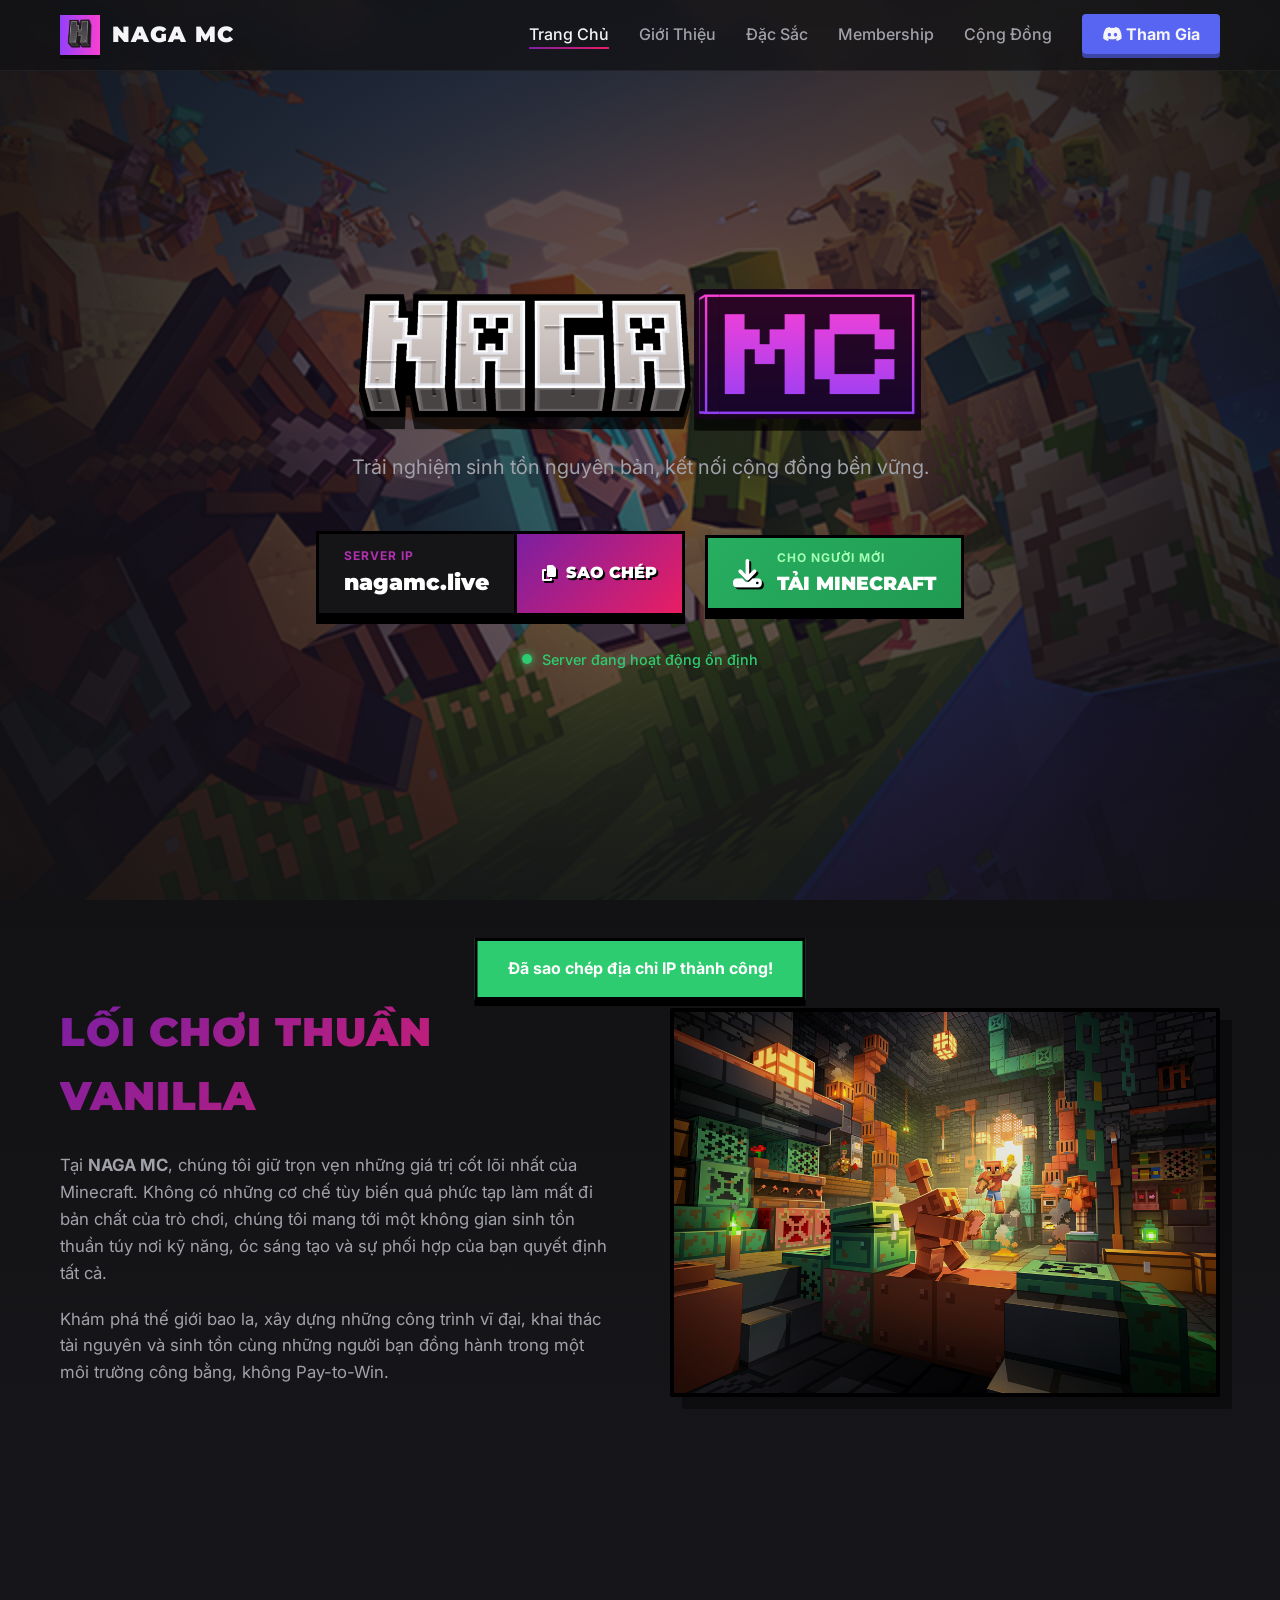
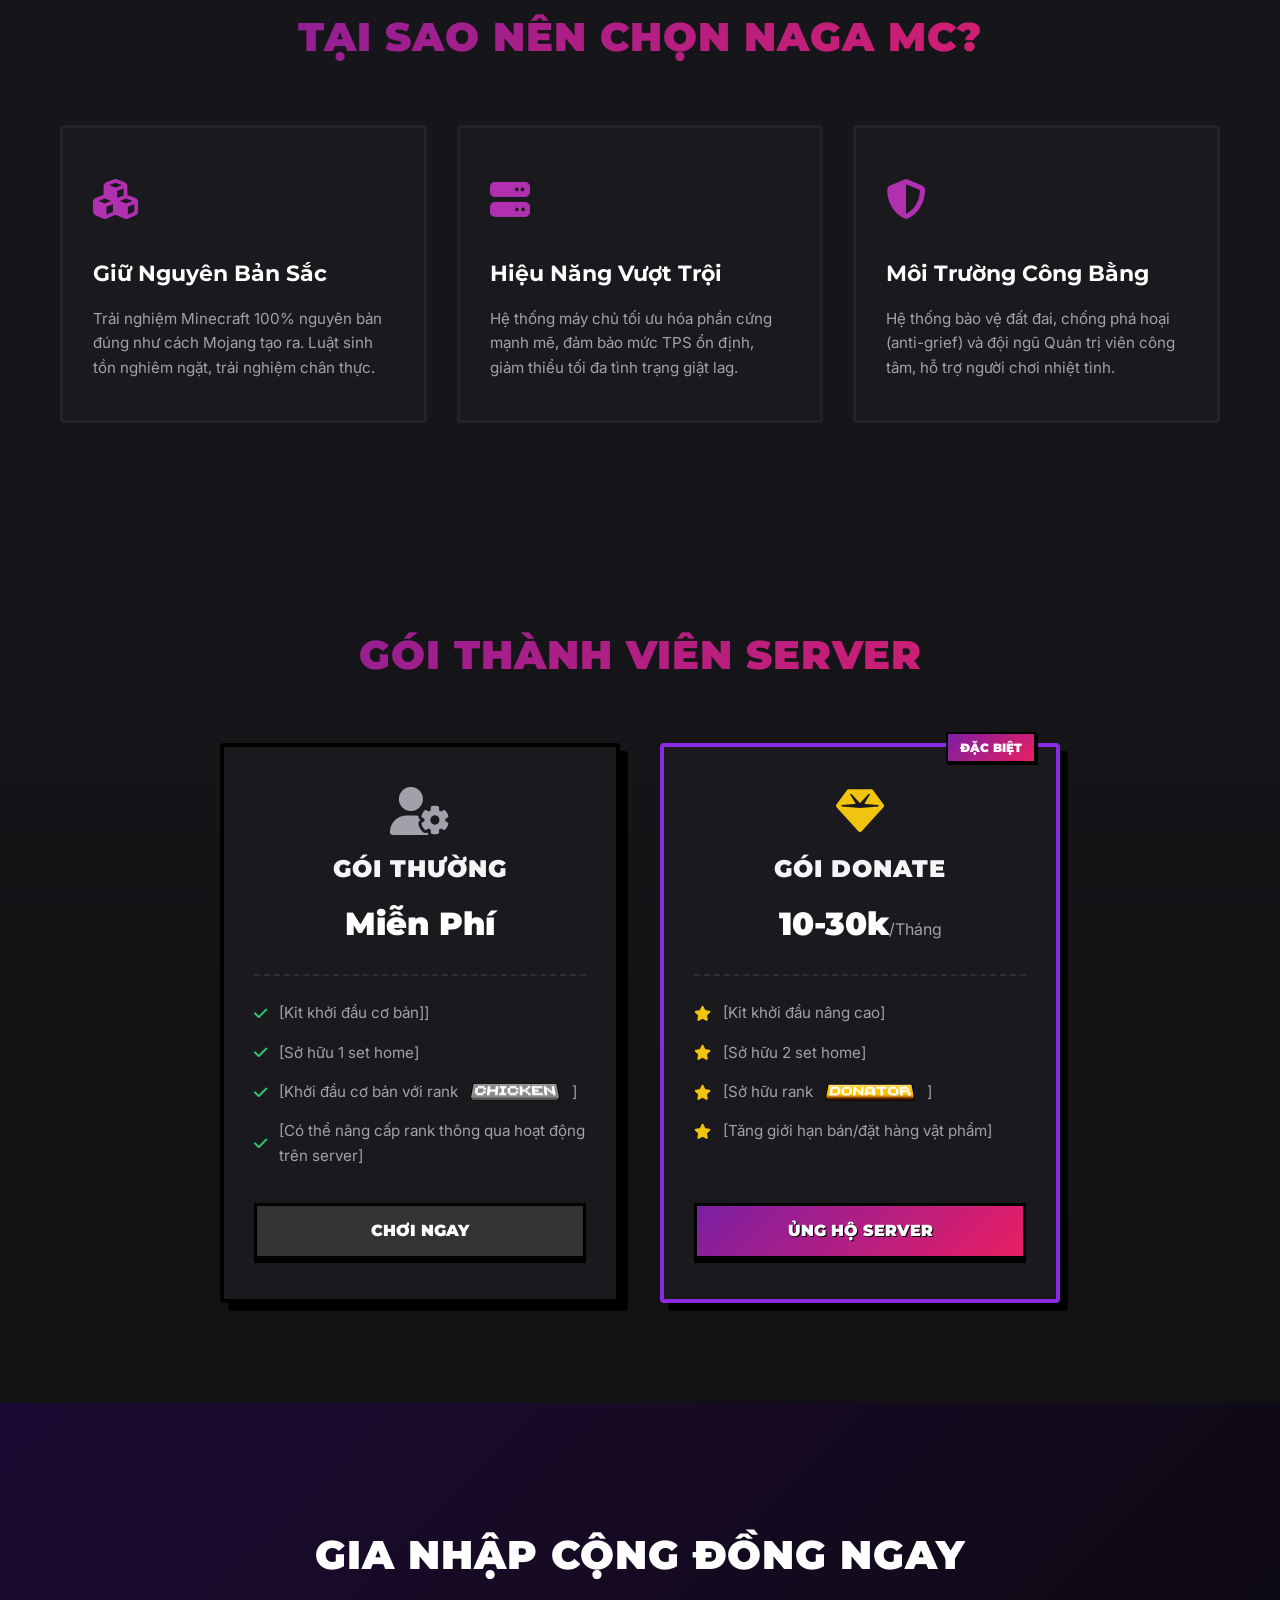
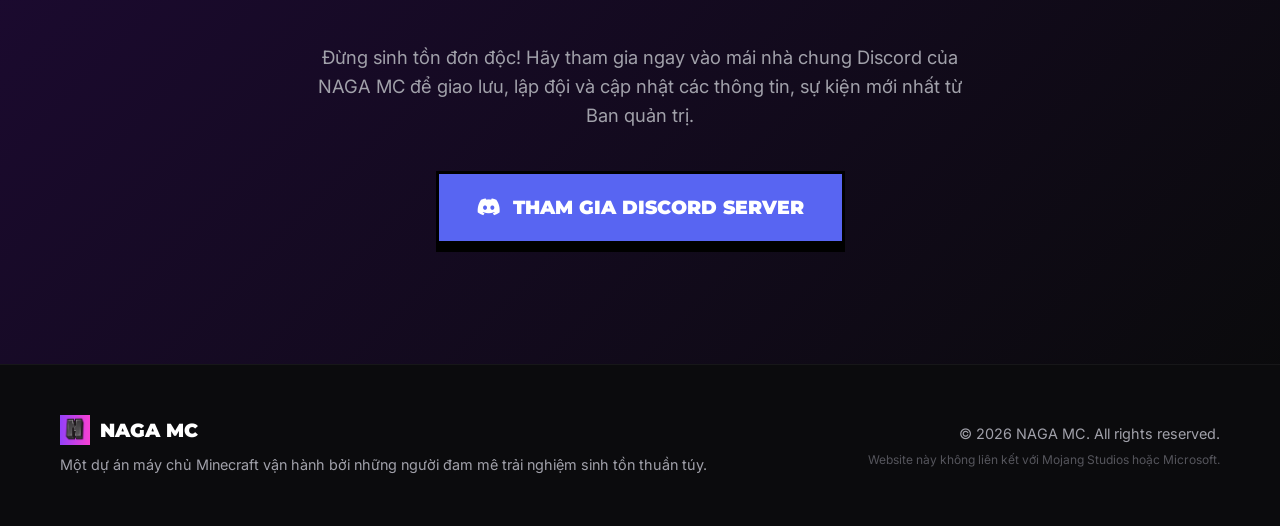
==== index.html @ 95ba54c4 "Add files via upload" ====
<!DOCTYPE html>
<html lang="vi">
<head>
    <meta charset="UTF-8">
    <meta name="viewport" content="width=device-width, initial-scale=1.0">
    <title>NAGA MC - Máy Chủ Minecraft Thuần Vanilla</title>
    <link rel="icon" type="image/png" href="NBLRB.png">
    <link rel="preconnect" href="https://fonts.googleapis.com">
    <link rel="preconnect" href="https://fonts.gstatic.com" crossorigin>
    <link href="https://fonts.googleapis.com/css2?family=Inter:wght@400;500;700;900&family=Montserrat:wght@700;900&display=swap" rel="stylesheet">
    <link rel="stylesheet" href="https://cdnjs.cloudflare.com/ajax/libs/font-awesome/6.4.0/css/all.min.css">
    <link rel="stylesheet" href="style.css">
</head>
<body>

    <div id="toast" class="toast">Đã sao chép địa chỉ IP thành công!</div>

    <nav class="navbar">
        <div class="nav-container">
            <a href="#" class="nav-logo">
                <img src="NBLRB.png" alt="NAGA MC Logo">
                <span>NAGA MC</span>
            </a>
            <button class="menu-toggle" id="mobile-menu-btn" aria-label="Toggle Menu">
                <i class="fa-solid fa-bars"></i>
            </button>
            <ul class="nav-links" id="nav-links-menu">
                <li><a href="#" class="active">Trang Chủ</a></li>
                <li><a href="#about">Giới Thiệu</a></li>
                <li><a href="#features">Đặc Sắc</a></li>
                <li><a href="#membership">Membership</a></li>
                <li><a href="#community">Cộng Đồng</a></li>
                <li><a href="https://discord.gg/6WrVqjRegJ" target="_blank" class="nav-btn-discord"><i class="fa-brands fa-discord"></i> Tham Gia</a></li>
            </ul>
        </div>
    </nav>

<header class="hero">
        <div class="hero-overlay"></div>
        <div class="hero-content">
            <div class="hero-title-wrapper">
                <img src="NAGAMC-TITLE.png" alt="NAGA MC" class="hero-main-title">
            </div>
            <p class="hero-subtitle">Trải nghiệm sinh tồn nguyên bản, kết nối cộng đồng bền vững.</p>
            
            <div class="hero-ctas">
                <div class="ip-widget" id="copy-ip-btn" data-ip="nagamc.live">
                    <div class="ip-details">
                        <span class="ip-label">SERVER IP</span>
                        <span class="ip-address">nagamc.live</span>
                    </div>
                    <div class="ip-action">
                        <i class="fa-solid fa-copy"></i>
                        <span>SAO CHÉP</span>
                    </div>
                </div>

                <a href="https://llaun.ch/en" target="_blank" class="btn-download-mc">
                    <i class="fa-solid fa-download"></i>
                    <div class="download-text">
                        <span class="download-label">CHO NGƯỜI MỚI</span>
                        <span class="download-title">TẢI MINECRAFT</span>
                    </div>
                </a>
            </div>

            <div class="server-status">
                <span class="status-indicator"></span>
                <span class="status-text">Server đang hoạt động ổn định</span>
            </div>
        </div>
    </header>

    <section id="about" class="about-section">
        <div class="container">
            <div class="about-wrapper">
                <div class="about-text">
                    <h2 class="section-title">Lối Chơi Thuần Vanilla</h2>
                    <p>Tại <strong>NAGA MC</strong>, chúng tôi giữ trọn vẹn những giá trị cốt lõi nhất của Minecraft. Không có những cơ chế tùy biến quá phức tạp làm mất đi bản chất của trò chơi, chúng tôi mang tới một không gian sinh tồn thuần túy nơi kỹ năng, óc sáng tạo và sự phối hợp của bạn quyết định tất cả.</p>
                    <p>Khám phá thế giới bao la, xây dựng những công trình vĩ đại, khai thác tài nguyên và sinh tồn cùng những người bạn đồng hành trong một môi trường công bằng, không Pay-to-Win.</p>
                </div>
                <div class="about-image">
                    <div class="mc-frame">
                        <img src="Minecraft_Fall_Drop_Campaign_Key_Art_DotNet_Downloadable_Wallpaper_2058x1440.png" alt="Minecraft Gameplay">
                    </div>
                </div>
            </div>
        </div>
    </section>

    <section id="features" class="features-section">
        <div class="container">
            <h2 class="section-title centered">Tại sao nên chọn NAGA MC?</h2>
            <div class="features-grid">
                <div class="feature-card">
                    <div class="feature-icon">
                        <i class="fa-solid fa-cubes"></i>
                    </div>
                    <h3>Giữ Nguyên Bản Sắc</h3>
                    <p>Trải nghiệm Minecraft 100% nguyên bản đúng như cách Mojang tạo ra. Luật sinh tồn nghiêm ngặt, trải nghiệm chân thực.</p>
                </div>
                <div class="feature-card">
                    <div class="feature-icon">
                        <i class="fa-solid fa-server"></i>
                    </div>
                    <h3>Hiệu Năng Vượt Trội</h3>
                    <p>Hệ thống máy chủ tối ưu hóa phần cứng mạnh mẽ, đảm bảo mức TPS ổn định, giảm thiểu tối đa tình trạng giật lag.</p>
                </div>
                <div class="feature-card">
                    <div class="feature-icon">
                        <i class="fa-solid fa-shield-halved"></i>
                    </div>
                    <h3>Môi Trường Công Bằng</h3>
                    <p>Hệ thống bảo vệ đất đai, chống phá hoại (anti-grief) và đội ngũ Quản trị viên công tâm, hỗ trợ người chơi nhiệt tình.</p>
                </div>
            </div>
        </div>
    </section>
    <section id="membership" class="membership-section">
        <div class="container">
            <h2 class="section-title centered">Gói Thành Viên Server</h2>
            <div class="membership-grid">
                
                <div class="member-card regular">
                    <div class="member-header">
                        <i class="fa-solid fa-user-gear member-icon"></i>
                        <h3>GÓI THƯỜNG</h3>
                        <div class="price">Miễn Phí</div>
                    </div>
                    <ul class="member-features">
                        <li><i class="fa-solid fa-check"></i> [Kit khởi đầu cơ bản]]</li>
                        <li><i class="fa-solid fa-check"></i> [Sở hữu 1 set home] </li>
                        <li><i class="fa-solid fa-check"></i> [Khởi đầu cơ bản với rank<img src="chicken.png" alt="Rank" class="rank-icon">]</li>
                        <li><i class="fa-solid fa-check"></i> [Có thể nâng cấp rank thông qua hoạt động trên server]</li>
                    </ul>
                    <a href="#" class="btn-member-action">CHƠI NGAY</a>
                </div>

                <div class="member-card donate">
                    <div class="badge-popular">ĐẶC BIỆT</div>
                    <div class="member-header">
                        <i class="fa-solid fa-gem member-icon animate-pulse"></i>
                        <h3>GÓI DONATE</h3>
                        <div class="price">10-30k<span>/Tháng</span></div>
                    </div>
                    <ul class="member-features">
                        <li><i class="fa-solid fa-star"></i> [Kit khởi đầu nâng cao]</li>
                        <li><i class="fa-solid fa-star"></i> [Sở hữu 2 set home]</li>
                        <li><i class="fa-solid fa-star"></i> [Sở hữu rank <img src="DONATOR.png" alt="Rank" class="rank-icon">]</li>
                        <li><i class="fa-solid fa-star"></i> [Tăng giới hạn bán/đặt hàng vật phẩm]</li>
                    </ul>
                    <a href="pay.html" class="btn-member-action donate-btn">ỦNG HỘ SERVER</a>
                </div>

            </div>
        </div>
    </section>

    <section id="community" class="community-section">
        <div class="community-overlay"></div>
        <div class="container community-content">
            <h2 class="section-title centered light">Gia Nhập Cộng Đồng Ngay</h2>
            <p class="community-desc">Đừng sinh tồn đơn độc! Hãy tham gia ngay vào mái nhà chung Discord của NAGA MC để giao lưu, lập đội và cập nhật các thông tin, sự kiện mới nhất từ Ban quản trị.</p>
            <a href="https://discord.gg/6WrVqjRegJ" target="_blank" class="btn-discord-large">
                <i class="fa-brands fa-discord"></i> THAM GIA DISCORD SERVER
            </a>
        </div>
    </section>

    <footer class="footer">
        <div class="container footer-content">
            <div class="footer-left">
                <div class="footer-brand">
                    <img src="NBLRB.png" alt="NAGA MC">
                    <span>NAGA MC</span>
                </div>
                <p>Một dự án máy chủ Minecraft vận hành bởi những người đam mê trải nghiệm sinh tồn thuần túy.</p>
            </div>
            <div class="footer-right">
                <p>&copy; 2026 NAGA MC. All rights reserved.</p>
                <p class="footer-disclaimer">Website này không liên kết với Mojang Studios hoặc Microsoft.</p>
            </div>
        </div>
    </footer>

    <script src="script.js"></script>
</body>
</html>
---- style.css ----
/* --- BIẾN MÀU SẮC & CẤU HÌNH GỐC --- */
:root {
    --primary-color: #8a2be2;      /* Màu tím chính */
    --primary-light: #b030b0;      /* Tím hồng sáng */
    --primary-gradient: linear-gradient(135deg, #7b1fa2 0%, #e91e63 100%);
    --bg-dark: #121214;            /* Nền tối chủ đạo */
    --bg-card: #1a1a1e;            /* Nền của thẻ nội dung */
    --bg-nav: rgba(18, 18, 20, 0.75);
    --text-main: #f5f5f7;          /* Màu chữ sáng */
    --text-muted: #a1a1aa;         /* Màu chữ nhạt hơn */
    --stroke-pixel: 4px solid #000;/* Viền khối phong cách pixel bóng */
    --font-sans: 'Inter', sans-serif;
    --font-heading: 'Montserrat', sans-serif;
}

/* --- RESET & CẤU HÌNH CHUNG --- */
* {
    box-sizing: border-box;
    margin: 0;
    padding: 0;
    scroll-behavior: smooth;
}

body {
    font-family: var(--font-sans);
    background-color: var(--bg-dark);
    color: var(--text-main);
    line-height: 1.6;
    overflow-x: hidden;
}

a {
    color: inherit;
    text-decoration: none;
}

ul {
    list-style: none;
}

.container {
    max-width: 1200px;
    margin: 0 auto;
    padding: 0 20px;
}

img {
    max-width: 100%;
    height: auto;
}

.rank-icon{
    width: 90px;   /* chiều rộng cố định */
}
/* Tiêu đề các mục */
.section-title {
    font-family: var(--font-heading);
    font-weight: 900;
    font-size: 2.5rem;
    text-transform: uppercase;
    margin-bottom: 1.5rem;
    background: var(--primary-gradient);
    -webkit-background-clip: text;
    -webkit-text-fill-color: transparent;
    letter-spacing: 1px;
}

.section-title.centered {
    text-align: center;
    margin-bottom: 3.5rem;
}

.section-title.light {
    background: #fff;
    -webkit-background-clip: text;
    -webkit-text-fill-color: transparent;
}

/* --- NAVIGATION BAR --- */
.navbar {
    position: fixed;
    top: 0;
    left: 0;
    width: 100%;
    z-index: 1000;
    background-color: var(--bg-nav);
    backdrop-filter: blur(12px);
    -webkit-backdrop-filter: blur(12px);
    border-bottom: 1px solid rgba(255, 255, 255, 0.05);
    transition: all 0.3s ease;
}

.nav-container {
    max-width: 1200px;
    margin: 0 auto;
    padding: 15px 20px;
    display: flex;
    justify-content: space-between;
    align-items: center;
}

.nav-logo {
    display: flex;
    align-items: center;
    gap: 12px;
    font-family: var(--font-heading);
    font-weight: 900;
    font-size: 1.4rem;
    letter-spacing: 1px;
}

.nav-logo img {
    height: 40px;
    filter: drop-shadow(0px 4px 0px rgba(0,0,0,0.5));
}

.nav-links {
    display: flex;
    align-items: center;
    gap: 30px;
    font-weight: 500;
}

.nav-links a:not(.nav-btn-discord) {
    position: relative;
    padding: 5px 0;
    color: var(--text-muted);
    transition: color 0.3s ease;
}

.nav-links a:not(.nav-btn-discord):hover,
.nav-links a.active {
    color: var(--text-main);
}

.nav-links a:not(.nav-btn-discord)::after {
    content: '';
    position: absolute;
    bottom: 0;
    left: 0;
    width: 0;
    height: 2px;
    background: var(--primary-gradient);
    transition: width 0.3s ease;
}

.nav-links a:not(.nav-btn-discord):hover::after,
.nav-links a.active::after {
    width: 100%;
}

.nav-btn-discord {
    background: #5865F2;
    padding: 10px 20px;
    border-radius: 4px;
    font-weight: 700;
    box-shadow: 0 4px 0 #3c45a5;
    transition: all 0.1s ease;
}

.nav-btn-discord:hover {
    transform: translateY(2px);
    box-shadow: 0 2px 0 #3c45a5;
}

.menu-toggle {
    display: none;
    background: none;
    border: none;
    color: #fff;
    font-size: 1.5rem;
    cursor: pointer;
}

/* --- HERO SECTION --- */
.hero {
    position: relative;
    min-height: 100vh;
    display: flex;
    align-items: center;
    justify-content: center;
    text-align: center;
    padding: 120px 20px 60px 20px;
    /* Sử dụng hình nền phong cảnh Minecraft mờ ảo phía sau */
    background: url('MCV_HOL25Drop_MoM_DotNet_Wallpaper_800x450.png') no-repeat center center/cover;
}

.hero-overlay {
    position: absolute;
    top: 0;
    left: 0;
    width: 100%;
    height: 100%;
    background: radial-gradient(circle, rgba(26,10,41,0.6) 0%, rgba(18,18,20,0.95) 100%);
    z-index: 1;
}

.hero-content {
    position: relative;
    z-index: 2;
    max-width: 800px;
}

.hero-title-wrapper {
    margin-bottom: 1.5rem;
}

.hero-main-title {
    max-height: 130px;
    width: auto;
    filter: drop-shadow(0 12px 0px rgba(0,0,0,0.7));
    animation: floating 3s ease-in-out infinite;
}

.hero-subtitle {
    font-size: 1.25rem;
    color: var(--text-muted);
    margin-bottom: 3rem;
    font-weight: 400;
}

/* IP Copy Widget (Phong cách Gaming/Pixel nhẹ) */
.ip-widget {
    display: inline-flex;
    background: #1e1e24;
    border: 3px solid #000;
    box-shadow: 0 8px 0 #000;
    cursor: pointer;
    margin-bottom: 2rem;
    transition: all 0.1s ease;
    user-select: none;
}

.ip-widget:hover {
    transform: translateY(4px);
    box-shadow: 0 4px 0 #000;
}

.ip-details {
    padding: 12px 25px;
    display: flex;
    flex-direction: column;
    text-align: left;
    border-right: 3px solid #000;
    background-color: #151518;
}

.ip-label {
    font-size: 0.75rem;
    font-weight: 700;
    color: var(--primary-light);
    letter-spacing: 1px;
}

.ip-address {
    font-family: var(--font-heading);
    font-weight: 900;
    font-size: 1.4rem;
    color: #fff;
}

.ip-action {
    background: var(--primary-gradient);
    padding: 0 25px;
    display: flex;
    align-items: center;
    gap: 10px;
    font-weight: 900;
    font-family: var(--font-heading);
    font-size: 1rem;
    color: #fff;
    text-shadow: 2px 2px 0px #000;
}

.server-status {
    display: flex;
    align-items: center;
    justify-content: center;
    gap: 10px;
    margin-top: 10px;
}

.status-indicator {
    width: 10px;
    height: 10px;
    background-color: #2ecc71;
    border-radius: 50%;
    box-shadow: 0 0 10px #2ecc71;
}

.status-text {
    font-size: 0.9rem;
    color: #2ecc71;
    font-weight: 500;
}

/* --- ABOUT SECTION --- */
.about-section {
    padding: 100px 0;
    background: linear-gradient(180deg, var(--bg-dark) 0%, #16161a 100%);
}

.about-wrapper {
    display: flex;
    align-items: center;
    gap: 60px;
}

.about-text {
    flex: 1;
}

.about-text p {
    margin-bottom: 1.2rem;
    color: var(--text-muted);
    font-size: 1.05rem;
}

.about-image {
    flex: 1;
    display: flex;
    justify-content: center;
}

.mc-frame {
    border: 4px solid #000;
    box-shadow: 12px 12px 0px rgba(0,0,0,0.4);
    background-color: #000;
    line-height: 0;
    border-radius: 2px;
    overflow: hidden;
}

.mc-frame img {
    filter: contrast(1.05) brightness(0.9);
    transition: transform 0.5s ease;
}

.mc-frame:hover img {
    transform: scale(1.05);
}

/* --- FEATURES SECTION --- */
.features-section {
    padding: 100px 0;
    background-color: #16161a;
}

.features-grid {
    display: grid;
    grid-template-columns: repeat(auto-fit, minmax(300px, 1fr));
    gap: 30px;
}

.feature-card {
    background-color: var(--bg-card);
    padding: 40px 30px;
    border: 3px solid #232329;
    border-radius: 4px;
    transition: all 0.3s ease;
    position: relative;
}

.feature-card:hover {
    border-color: var(--primary-color);
    transform: translateY(-5px);
    box-shadow: 0 10px 20px rgba(138, 43, 226, 0.1);
}

.feature-icon {
    font-size: 2.5rem;
    color: var(--primary-light);
    margin-bottom: 1.5rem;
}

.feature-card h3 {
    font-family: var(--font-heading);
    font-size: 1.35rem;
    margin-bottom: 1rem;
    color: #fff;
}

.feature-card p {
    color: var(--text-muted);
    font-size: 0.95rem;
}

/* --- COMMUNITY SECTION --- */
.community-section {
    position: relative;
    padding: 120px 0;
    text-align: center;
    background: url('https://images.unsplash.com/photo-1618005182384-a83a8bd57fbe?q=80&w=1920&auto=format&fit=crop') no-repeat center center/cover;
}

.community-overlay {
    position: absolute;
    top: 0;
    left: 0;
    width: 100%;
    height: 100%;
    background: linear-gradient(135deg, rgba(30, 9, 54, 0.9) 0%, rgba(10, 10, 12, 0.95) 100%);
    z-index: 1;
}

.community-content {
    position: relative;
    z-index: 2;
    max-width: 700px;
    margin: 0 auto;
}

.community-desc {
    font-size: 1.15rem;
    color: var(--text-muted);
    margin-bottom: 2.5rem;
}

.btn-discord-large {
    display: inline-flex;
    align-items: center;
    gap: 12px;
    background: #5865F2;
    color: #fff;
    font-family: var(--font-heading);
    font-weight: 900;
    font-size: 1.2rem;
    padding: 18px 38px;
    border: 3px solid #000;
    box-shadow: 0 8px 0 #000;
    transition: all 0.1s ease;
}

.btn-discord-large:hover {
    transform: translateY(4px);
    box-shadow: 0 4px 0 #000;
}

/* --- TOAST NOTIFICATION --- */
.toast {
    position: fixed;
    bottom: -100px;
    left: 50%;
    transform: translateX(-50%);
    background: #2ecc71;
    color: #fff;
    padding: 15px 30px;
    font-weight: 700;
    border: 3px solid #000;
    box-shadow: 0 6px 0 #000;
    z-index: 2000;
    transition: all 0.4s cubic-bezier(0.175, 0.885, 0.32, 1.275);
}

.toast.show {
    bottom: 40px;
}

/* --- FOOTER --- */
.footer {
    background-color: #0b0b0d;
    padding: 50px 0;
    border-top: 1px solid rgba(255, 255, 255, 0.05);
    font-size: 0.9rem;
    color: var(--text-muted);
}

.footer-content {
    display: flex;
    justify-content: space-between;
    align-items: center;
    flex-wrap: wrap;
    gap: 30px;
}

.footer-brand {
    display: flex;
    align-items: center;
    gap: 10px;
    font-family: var(--font-heading);
    font-weight: 900;
    font-size: 1.2rem;
    color: #fff;
    margin-bottom: 0.5rem;
}

.footer-brand img {
    height: 30px;
}

.footer-right {
    text-align: right;
}

.footer-disclaimer {
    font-size: 0.75rem;
    margin-top: 5px;
    color: #55555c;
}

/* --- ANIMATION --- */
@keyframes floating {
    0% { transform: translateY(0px); }
    50% { transform: translateY(-10px); }
    100% { transform: translateY(0px); }
}

/* --- RESPONSIVE RESPONSIVENESS --- */
@media (max-width: 768px) {
    .menu-toggle {
        display: block;
    }

    .nav-links {
        position: absolute;
        top: 100%;
        left: 0;
        width: 100%;
        background-color: #121214;
        flex-direction: column;
        padding: 30px;
        gap: 20px;
        border-bottom: 2px solid var(--primary-color);
        display: none; /* Điều khiển qua JS */
    }

    .nav-links.open {
        display: flex;
    }

    .about-wrapper {
        flex-direction: column;
        gap: 40px;
    }

    .hero-main-title {
        max-height: 80px;
    }

    .ip-widget {
        flex-direction: column;
        width: 100%;
        max-width: 320px;
    }

    .ip-details {
        border-right: none;
        border-bottom: 3px solid #000;
        text-align: center;
    }

    .ip-action {
        padding: 12px;
        justify-content: center;
    }

    .footer-content {
        flex-direction: column;
        text-align: center;
    }

    .footer-right {
        text-align: center;
    }
        
}
/* --- BỔ SUNG: NÚT TẢI MINECRAFT & MEMBERSHIP --- */

/* Nhóm các nút bấm ở trang đầu */
.hero-ctas {
    display: flex;
    justify-content: center;
    align-items: center;
    gap: 20px;
    flex-wrap: wrap;
    margin-bottom: 2rem;
}

.hero-ctas .ip-widget {
    margin-bottom: 0; /* Reset margin cũ */
}

/* Style nút tải game */
.btn-download-mc {
    display: inline-flex;
    align-items: center;
    gap: 15px;
    background: linear-gradient(135deg, #27ae60 0%, #219a52 100%);
    border: 3px solid #000;
    box-shadow: 0 8px 0 #000;
    padding: 10px 25px;
    cursor: pointer;
    transition: all 0.1s ease;
    text-align: left;
}

.btn-download-mc i {
    font-size: 1.8rem;
    color: #fff;
    text-shadow: 2px 2px 0px #000;
}

.download-text {
    display: flex;
    flex-direction: column;
}

.download-label {
    font-size: 0.75rem;
    font-weight: 700;
    color: #a3ffb4;
    letter-spacing: 1px;
}

.download-title {
    font-family: var(--font-heading);
    font-weight: 900;
    font-size: 1.2rem;
    color: #fff;
}

.btn-download-mc:hover {
    transform: translateY(4px);
    box-shadow: 0 4px 0 #000;
}

/* --- SECTION GÓI THÀNH VIÊN --- */
.membership-section {
    padding: 100px 0;
    background: linear-gradient(180deg, #16161a 0%, var(--bg-dark) 100%);
}

.membership-grid {
    display: flex;
    justify-content: center;
    gap: 40px;
    max-width: 900px;
    margin: 0 auto;
    flex-wrap: wrap;
}

.member-card {
    background-color: var(--bg-card);
    border: 4px solid #000;
    box-shadow: 8px 8px 0px #000;
    flex: 1;
    min-width: 300px;
    max-width: 400px;
    padding: 40px 30px;
    display: flex;
    flex-direction: column;
    position: relative;
    border-radius: 4px;
}

/* Thẻ Donate nổi bật hơn bằng viền tím */
.member-card.donate {
    border-color: var(--primary-color);
}

.badge-popular {
    position: absolute;
    top: -15px;
    right: 20px;
    background: var(--primary-gradient);
    color: #fff;
    font-family: var(--font-heading);
    font-weight: 900;
    font-size: 0.75rem;
    padding: 4px 12px;
    border: 2px solid #000;
    box-shadow: 2px 2px 0px #000;
}

.member-header {
    text-align: center;
    border-bottom: 2px dashed #2d2d35;
    padding-bottom: 25px;
    margin-bottom: 25px;
}

.member-icon {
    font-size: 3rem;
    margin-bottom: 15px;
}

.regular .member-icon { color: var(--text-muted); }
.donate .member-icon { color: #f1c40f; }

.member-header h3 {
    font-family: var(--font-heading);
    font-weight: 900;
    font-size: 1.5rem;
    letter-spacing: 1px;
    margin-bottom: 10px;
}

.member-header .price {
    font-family: var(--font-heading);
    font-weight: 900;
    font-size: 2rem;
    color: #fff;
}

.member-header .price span {
    font-size: 1rem;
    color: var(--text-muted);
    font-family: var(--font-sans);
    font-weight: 400;
}

/* Danh sách tính năng để trống */
.member-features {
    display: flex;
    flex-direction: column;
    gap: 15px;
    margin-bottom: 35px;
    flex-grow: 1;
}

.member-features li {
    display: flex;
    align-items: center;
    gap: 12px;
    color: var(--text-muted);
    font-size: 0.95rem;
}

.member-features li i.fa-check { color: #2ecc71; }
.member-features li i.fa-star { color: #f1c40f; }

/* Nút bấm trong thẻ */
.btn-member-action {
    display: block;
    text-align: center;
    font-family: var(--font-heading);
    font-weight: 900;
    padding: 12px;
    border: 3px solid #000;
    box-shadow: 0 4px 0 #000;
    background: #333;
    color: #fff;
    transition: all 0.1s ease;
}

.btn-member-action:hover {
    transform: translateY(2px);
    box-shadow: 0 2px 0 #000;
}

.donate-btn {
    background: var(--primary-gradient);
    text-shadow: 1px 1px 0px #000;
}

/* Hiệu ứng đập nhẹ cho viên ngọc donate */
.animate-pulse {
    animation: pulse 2s infinite;
}

@keyframes pulse {
    0% { transform: scale(1); }
    50% { transform: scale(1.1); filter: drop-shadow(0 0 8px #f1c40f); }
    100% { transform: scale(1); }
}
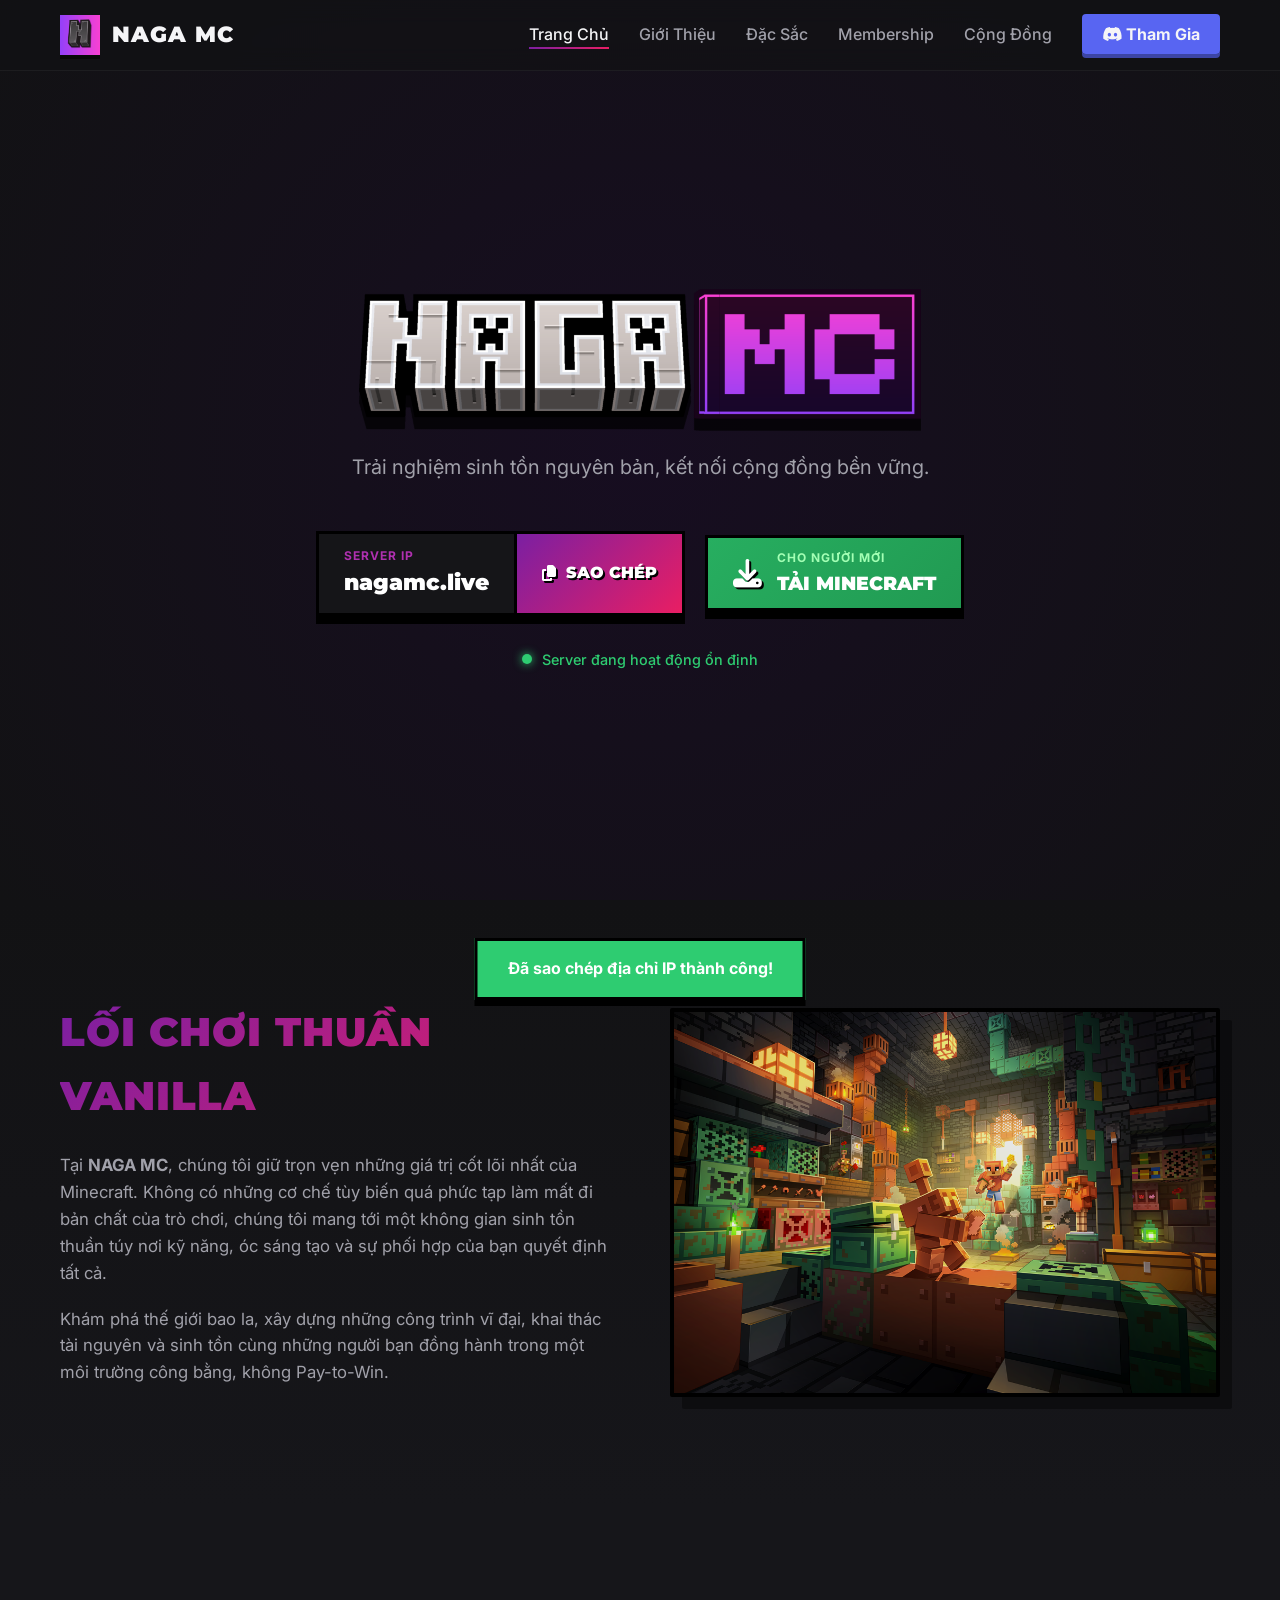
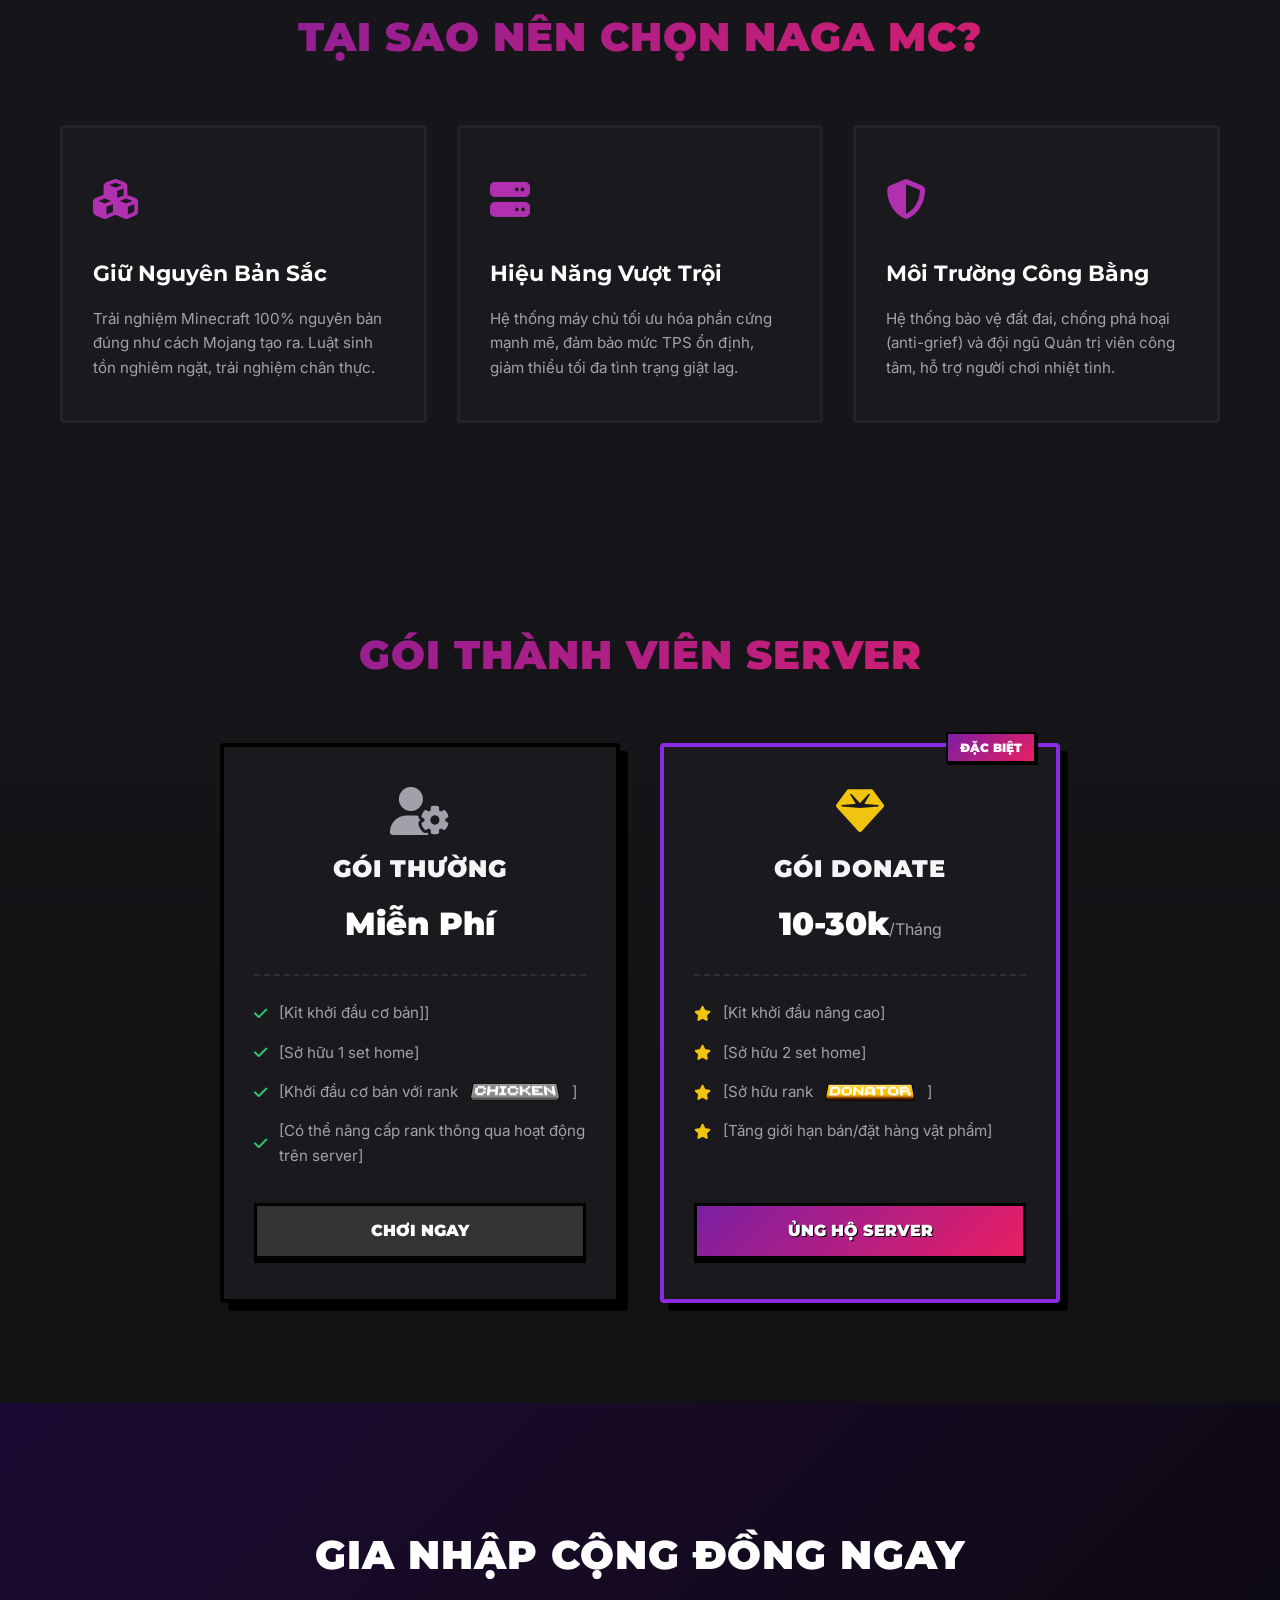
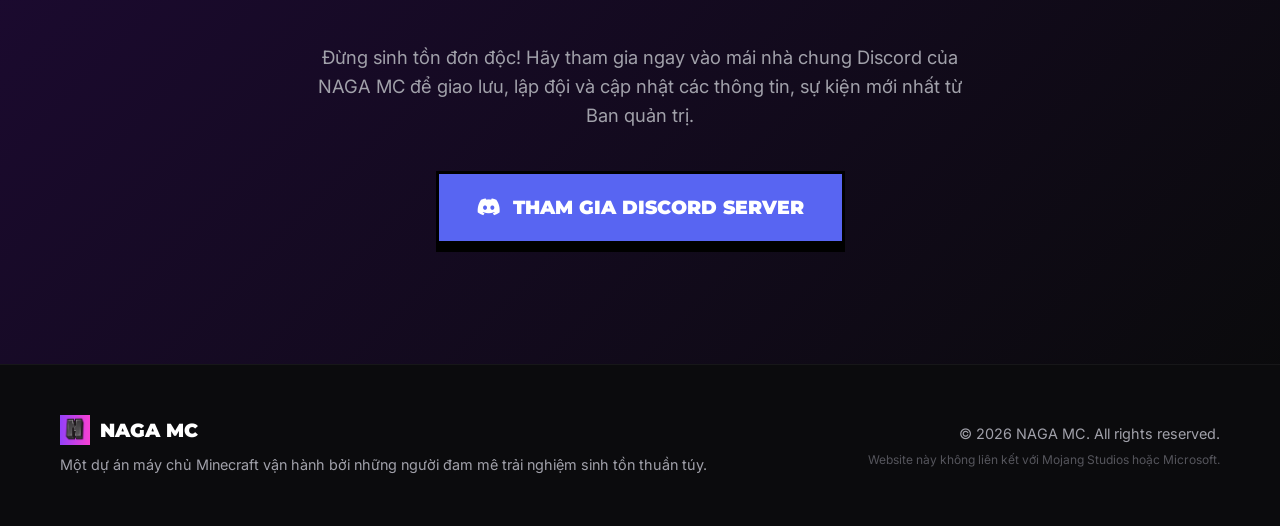
==== commit e09a4f29: "GG" ====
--- a/index.html
+++ b/index.html
@@ -4,12 +4,12 @@
     <meta charset="UTF-8">
     <meta name="viewport" content="width=device-width, initial-scale=1.0">
     <title>NAGA MC - Máy Chủ Minecraft Thuần Vanilla</title>
-    <link rel="icon" type="image/png" href="NBLRB.png">
+    <link rel="icon" type="image/png" href="pics/NBLRB.png">
     <link rel="preconnect" href="https://fonts.googleapis.com">
     <link rel="preconnect" href="https://fonts.gstatic.com" crossorigin>
     <link href="https://fonts.googleapis.com/css2?family=Inter:wght@400;500;700;900&family=Montserrat:wght@700;900&display=swap" rel="stylesheet">
     <link rel="stylesheet" href="https://cdnjs.cloudflare.com/ajax/libs/font-awesome/6.4.0/css/all.min.css">
-    <link rel="stylesheet" href="style.css">
+    <link rel="stylesheet" href="css/index.css">
 </head>
 <body>
 
@@ -18,7 +18,7 @@
     <nav class="navbar">
         <div class="nav-container">
             <a href="#" class="nav-logo">
-                <img src="NBLRB.png" alt="NAGA MC Logo">
+                <img src="pics/NBLRB.png" alt="NAGA MC Logo">
                 <span>NAGA MC</span>
             </a>
             <button class="menu-toggle" id="mobile-menu-btn" aria-label="Toggle Menu">
@@ -39,7 +39,7 @@
         <div class="hero-overlay"></div>
         <div class="hero-content">
             <div class="hero-title-wrapper">
-                <img src="NAGAMC-TITLE.png" alt="NAGA MC" class="hero-main-title">
+                <img src="pics/NAGAMC-TITLE.png" alt="NAGA MC" class="hero-main-title">
             </div>
             <p class="hero-subtitle">Trải nghiệm sinh tồn nguyên bản, kết nối cộng đồng bền vững.</p>
             
@@ -81,7 +81,7 @@
                 </div>
                 <div class="about-image">
                     <div class="mc-frame">
-                        <img src="Minecraft_Fall_Drop_Campaign_Key_Art_DotNet_Downloadable_Wallpaper_2058x1440.png" alt="Minecraft Gameplay">
+                        <img src="pics/Minecraft_Fall_Drop_Campaign_Key_Art_DotNet_Downloadable_Wallpaper_2058x1440.png" alt="Minecraft Gameplay">
                     </div>
                 </div>
             </div>
@@ -130,7 +130,7 @@
                     <ul class="member-features">
                         <li><i class="fa-solid fa-check"></i> [Kit khởi đầu cơ bản]]</li>
                         <li><i class="fa-solid fa-check"></i> [Sở hữu 1 set home] </li>
-                        <li><i class="fa-solid fa-check"></i> [Khởi đầu cơ bản với rank<img src="chicken.png" alt="Rank" class="rank-icon">]</li>
+                        <li><i class="fa-solid fa-check"></i> [Khởi đầu cơ bản với rank<img src="pics/chicken.png" alt="Rank" class="rank-icon">]</li>
                         <li><i class="fa-solid fa-check"></i> [Có thể nâng cấp rank thông qua hoạt động trên server]</li>
                     </ul>
                     <a href="#" class="btn-member-action">CHƠI NGAY</a>
@@ -146,7 +146,7 @@
                     <ul class="member-features">
                         <li><i class="fa-solid fa-star"></i> [Kit khởi đầu nâng cao]</li>
                         <li><i class="fa-solid fa-star"></i> [Sở hữu 2 set home]</li>
-                        <li><i class="fa-solid fa-star"></i> [Sở hữu rank <img src="DONATOR.png" alt="Rank" class="rank-icon">]</li>
+                        <li><i class="fa-solid fa-star"></i> [Sở hữu rank <img src="pics/DONATOR.png" alt="Rank" class="rank-icon">]</li>
                         <li><i class="fa-solid fa-star"></i> [Tăng giới hạn bán/đặt hàng vật phẩm]</li>
                     </ul>
                     <a href="pay.html" class="btn-member-action donate-btn">ỦNG HỘ SERVER</a>
@@ -171,7 +171,7 @@
         <div class="container footer-content">
             <div class="footer-left">
                 <div class="footer-brand">
-                    <img src="NBLRB.png" alt="NAGA MC">
+                    <img src="pics/NBLRB.png" alt="NAGA MC">
                     <span>NAGA MC</span>
                 </div>
                 <p>Một dự án máy chủ Minecraft vận hành bởi những người đam mê trải nghiệm sinh tồn thuần túy.</p>
--- a/css/index.css
+++ b/css/index.css
@@ -0,0 +1,765 @@
+/* --- BIẾN MÀU SẮC & CẤU HÌNH GỐC --- */
+:root {
+    --primary-color: #8a2be2;      /* Màu tím chính */
+    --primary-light: #b030b0;      /* Tím hồng sáng */
+    --primary-gradient: linear-gradient(135deg, #7b1fa2 0%, #e91e63 100%);
+    --bg-dark: #121214;            /* Nền tối chủ đạo */
+    --bg-card: #1a1a1e;            /* Nền của thẻ nội dung */
+    --bg-nav: rgba(18, 18, 20, 0.75);
+    --text-main: #f5f5f7;          /* Màu chữ sáng */
+    --text-muted: #a1a1aa;         /* Màu chữ nhạt hơn */
+    --stroke-pixel: 4px solid #000;/* Viền khối phong cách pixel bóng */
+    --font-sans: 'Inter', sans-serif;
+    --font-heading: 'Montserrat', sans-serif;
+}
+
+/* --- RESET & CẤU HÌNH CHUNG --- */
+* {
+    box-sizing: border-box;
+    margin: 0;
+    padding: 0;
+    scroll-behavior: smooth;
+}
+
+body {
+    font-family: var(--font-sans);
+    background-color: var(--bg-dark);
+    color: var(--text-main);
+    line-height: 1.6;
+    overflow-x: hidden;
+}
+
+a {
+    color: inherit;
+    text-decoration: none;
+}
+
+ul {
+    list-style: none;
+}
+
+.container {
+    max-width: 1200px;
+    margin: 0 auto;
+    padding: 0 20px;
+}
+
+img {
+    max-width: 100%;
+    height: auto;
+}
+
+.rank-icon{
+    width: 90px;   /* chiều rộng cố định */
+}
+/* Tiêu đề các mục */
+.section-title {
+    font-family: var(--font-heading);
+    font-weight: 900;
+    font-size: 2.5rem;
+    text-transform: uppercase;
+    margin-bottom: 1.5rem;
+    background: var(--primary-gradient);
+    -webkit-background-clip: text;
+    -webkit-text-fill-color: transparent;
+    letter-spacing: 1px;
+}
+
+.section-title.centered {
+    text-align: center;
+    margin-bottom: 3.5rem;
+}
+
+.section-title.light {
+    background: #fff;
+    -webkit-background-clip: text;
+    -webkit-text-fill-color: transparent;
+}
+
+/* --- NAVIGATION BAR --- */
+.navbar {
+    position: fixed;
+    top: 0;
+    left: 0;
+    width: 100%;
+    z-index: 1000;
+    background-color: var(--bg-nav);
+    backdrop-filter: blur(12px);
+    -webkit-backdrop-filter: blur(12px);
+    border-bottom: 1px solid rgba(255, 255, 255, 0.05);
+    transition: all 0.3s ease;
+}
+
+.nav-container {
+    max-width: 1200px;
+    margin: 0 auto;
+    padding: 15px 20px;
+    display: flex;
+    justify-content: space-between;
+    align-items: center;
+}
+
+.nav-logo {
+    display: flex;
+    align-items: center;
+    gap: 12px;
+    font-family: var(--font-heading);
+    font-weight: 900;
+    font-size: 1.4rem;
+    letter-spacing: 1px;
+}
+
+.nav-logo img {
+    height: 40px;
+    filter: drop-shadow(0px 4px 0px rgba(0,0,0,0.5));
+}
+
+.nav-links {
+    display: flex;
+    align-items: center;
+    gap: 30px;
+    font-weight: 500;
+}
+
+.nav-links a:not(.nav-btn-discord) {
+    position: relative;
+    padding: 5px 0;
+    color: var(--text-muted);
+    transition: color 0.3s ease;
+}
+
+.nav-links a:not(.nav-btn-discord):hover,
+.nav-links a.active {
+    color: var(--text-main);
+}
+
+.nav-links a:not(.nav-btn-discord)::after {
+    content: '';
+    position: absolute;
+    bottom: 0;
+    left: 0;
+    width: 0;
+    height: 2px;
+    background: var(--primary-gradient);
+    transition: width 0.3s ease;
+}
+
+.nav-links a:not(.nav-btn-discord):hover::after,
+.nav-links a.active::after {
+    width: 100%;
+}
+
+.nav-btn-discord {
+    background: #5865F2;
+    padding: 10px 20px;
+    border-radius: 4px;
+    font-weight: 700;
+    box-shadow: 0 4px 0 #3c45a5;
+    transition: all 0.1s ease;
+}
+
+.nav-btn-discord:hover {
+    transform: translateY(2px);
+    box-shadow: 0 2px 0 #3c45a5;
+}
+
+.menu-toggle {
+    display: none;
+    background: none;
+    border: none;
+    color: #fff;
+    font-size: 1.5rem;
+    cursor: pointer;
+}
+
+/* --- HERO SECTION --- */
+.hero {
+    position: relative;
+    min-height: 100vh;
+    display: flex;
+    align-items: center;
+    justify-content: center;
+    text-align: center;
+    padding: 120px 20px 60px 20px;
+    /* Sử dụng hình nền phong cảnh Minecraft mờ ảo phía sau */
+    background: url('pics/MCV_HOL25Drop_MoM_DotNet_Wallpaper_800x450.png') no-repeat center center/cover;
+}
+
+.hero-overlay {
+    position: absolute;
+    top: 0;
+    left: 0;
+    width: 100%;
+    height: 100%;
+    background: radial-gradient(circle, rgba(26,10,41,0.6) 0%, rgba(18,18,20,0.95) 100%);
+    z-index: 1;
+}
+
+.hero-content {
+    position: relative;
+    z-index: 2;
+    max-width: 800px;
+}
+
+.hero-title-wrapper {
+    margin-bottom: 1.5rem;
+}
+
+.hero-main-title {
+    max-height: 130px;
+    width: auto;
+    filter: drop-shadow(0 12px 0px rgba(0,0,0,0.7));
+    animation: floating 3s ease-in-out infinite;
+}
+
+.hero-subtitle {
+    font-size: 1.25rem;
+    color: var(--text-muted);
+    margin-bottom: 3rem;
+    font-weight: 400;
+}
+
+/* IP Copy Widget (Phong cách Gaming/Pixel nhẹ) */
+.ip-widget {
+    display: inline-flex;
+    background: #1e1e24;
+    border: 3px solid #000;
+    box-shadow: 0 8px 0 #000;
+    cursor: pointer;
+    margin-bottom: 2rem;
+    transition: all 0.1s ease;
+    user-select: none;
+}
+
+.ip-widget:hover {
+    transform: translateY(4px);
+    box-shadow: 0 4px 0 #000;
+}
+
+.ip-details {
+    padding: 12px 25px;
+    display: flex;
+    flex-direction: column;
+    text-align: left;
+    border-right: 3px solid #000;
+    background-color: #151518;
+}
+
+.ip-label {
+    font-size: 0.75rem;
+    font-weight: 700;
+    color: var(--primary-light);
+    letter-spacing: 1px;
+}
+
+.ip-address {
+    font-family: var(--font-heading);
+    font-weight: 900;
+    font-size: 1.4rem;
+    color: #fff;
+}
+
+.ip-action {
+    background: var(--primary-gradient);
+    padding: 0 25px;
+    display: flex;
+    align-items: center;
+    gap: 10px;
+    font-weight: 900;
+    font-family: var(--font-heading);
+    font-size: 1rem;
+    color: #fff;
+    text-shadow: 2px 2px 0px #000;
+}
+
+.server-status {
+    display: flex;
+    align-items: center;
+    justify-content: center;
+    gap: 10px;
+    margin-top: 10px;
+}
+
+.status-indicator {
+    width: 10px;
+    height: 10px;
+    background-color: #2ecc71;
+    border-radius: 50%;
+    box-shadow: 0 0 10px #2ecc71;
+}
+
+.status-text {
+    font-size: 0.9rem;
+    color: #2ecc71;
+    font-weight: 500;
+}
+
+/* --- ABOUT SECTION --- */
+.about-section {
+    padding: 100px 0;
+    background: linear-gradient(180deg, var(--bg-dark) 0%, #16161a 100%);
+}
+
+.about-wrapper {
+    display: flex;
+    align-items: center;
+    gap: 60px;
+}
+
+.about-text {
+    flex: 1;
+}
+
+.about-text p {
+    margin-bottom: 1.2rem;
+    color: var(--text-muted);
+    font-size: 1.05rem;
+}
+
+.about-image {
+    flex: 1;
+    display: flex;
+    justify-content: center;
+}
+
+.mc-frame {
+    border: 4px solid #000;
+    box-shadow: 12px 12px 0px rgba(0,0,0,0.4);
+    background-color: #000;
+    line-height: 0;
+    border-radius: 2px;
+    overflow: hidden;
+}
+
+.mc-frame img {
+    filter: contrast(1.05) brightness(0.9);
+    transition: transform 0.5s ease;
+}
+
+.mc-frame:hover img {
+    transform: scale(1.05);
+}
+
+/* --- FEATURES SECTION --- */
+.features-section {
+    padding: 100px 0;
+    background-color: #16161a;
+}
+
+.features-grid {
+    display: grid;
+    grid-template-columns: repeat(auto-fit, minmax(300px, 1fr));
+    gap: 30px;
+}
+
+.feature-card {
+    background-color: var(--bg-card);
+    padding: 40px 30px;
+    border: 3px solid #232329;
+    border-radius: 4px;
+    transition: all 0.3s ease;
+    position: relative;
+}
+
+.feature-card:hover {
+    border-color: var(--primary-color);
+    transform: translateY(-5px);
+    box-shadow: 0 10px 20px rgba(138, 43, 226, 0.1);
+}
+
+.feature-icon {
+    font-size: 2.5rem;
+    color: var(--primary-light);
+    margin-bottom: 1.5rem;
+}
+
+.feature-card h3 {
+    font-family: var(--font-heading);
+    font-size: 1.35rem;
+    margin-bottom: 1rem;
+    color: #fff;
+}
+
+.feature-card p {
+    color: var(--text-muted);
+    font-size: 0.95rem;
+}
+
+/* --- COMMUNITY SECTION --- */
+.community-section {
+    position: relative;
+    padding: 120px 0;
+    text-align: center;
+    background: url('https://images.unsplash.com/photo-1618005182384-a83a8bd57fbe?q=80&w=1920&auto=format&fit=crop') no-repeat center center/cover;
+}
+
+.community-overlay {
+    position: absolute;
+    top: 0;
+    left: 0;
+    width: 100%;
+    height: 100%;
+    background: linear-gradient(135deg, rgba(30, 9, 54, 0.9) 0%, rgba(10, 10, 12, 0.95) 100%);
+    z-index: 1;
+}
+
+.community-content {
+    position: relative;
+    z-index: 2;
+    max-width: 700px;
+    margin: 0 auto;
+}
+
+.community-desc {
+    font-size: 1.15rem;
+    color: var(--text-muted);
+    margin-bottom: 2.5rem;
+}
+
+.btn-discord-large {
+    display: inline-flex;
+    align-items: center;
+    gap: 12px;
+    background: #5865F2;
+    color: #fff;
+    font-family: var(--font-heading);
+    font-weight: 900;
+    font-size: 1.2rem;
+    padding: 18px 38px;
+    border: 3px solid #000;
+    box-shadow: 0 8px 0 #000;
+    transition: all 0.1s ease;
+}
+
+.btn-discord-large:hover {
+    transform: translateY(4px);
+    box-shadow: 0 4px 0 #000;
+}
+
+/* --- TOAST NOTIFICATION --- */
+.toast {
+    position: fixed;
+    bottom: -100px;
+    left: 50%;
+    transform: translateX(-50%);
+    background: #2ecc71;
+    color: #fff;
+    padding: 15px 30px;
+    font-weight: 700;
+    border: 3px solid #000;
+    box-shadow: 0 6px 0 #000;
+    z-index: 2000;
+    transition: all 0.4s cubic-bezier(0.175, 0.885, 0.32, 1.275);
+}
+
+.toast.show {
+    bottom: 40px;
+}
+
+/* --- FOOTER --- */
+.footer {
+    background-color: #0b0b0d;
+    padding: 50px 0;
+    border-top: 1px solid rgba(255, 255, 255, 0.05);
+    font-size: 0.9rem;
+    color: var(--text-muted);
+}
+
+.footer-content {
+    display: flex;
+    justify-content: space-between;
+    align-items: center;
+    flex-wrap: wrap;
+    gap: 30px;
+}
+
+.footer-brand {
+    display: flex;
+    align-items: center;
+    gap: 10px;
+    font-family: var(--font-heading);
+    font-weight: 900;
+    font-size: 1.2rem;
+    color: #fff;
+    margin-bottom: 0.5rem;
+}
+
+.footer-brand img {
+    height: 30px;
+}
+
+.footer-right {
+    text-align: right;
+}
+
+.footer-disclaimer {
+    font-size: 0.75rem;
+    margin-top: 5px;
+    color: #55555c;
+}
+
+/* --- ANIMATION --- */
+@keyframes floating {
+    0% { transform: translateY(0px); }
+    50% { transform: translateY(-10px); }
+    100% { transform: translateY(0px); }
+}
+
+/* --- RESPONSIVE RESPONSIVENESS --- */
+@media (max-width: 768px) {
+    .menu-toggle {
+        display: block;
+    }
+
+    .nav-links {
+        position: absolute;
+        top: 100%;
+        left: 0;
+        width: 100%;
+        background-color: #121214;
+        flex-direction: column;
+        padding: 30px;
+        gap: 20px;
+        border-bottom: 2px solid var(--primary-color);
+        display: none; /* Điều khiển qua JS */
+    }
+
+    .nav-links.open {
+        display: flex;
+    }
+
+    .about-wrapper {
+        flex-direction: column;
+        gap: 40px;
+    }
+
+    .hero-main-title {
+        max-height: 80px;
+    }
+
+    .ip-widget {
+        flex-direction: column;
+        width: 100%;
+        max-width: 320px;
+    }
+
+    .ip-details {
+        border-right: none;
+        border-bottom: 3px solid #000;
+        text-align: center;
+    }
+
+    .ip-action {
+        padding: 12px;
+        justify-content: center;
+    }
+
+    .footer-content {
+        flex-direction: column;
+        text-align: center;
+    }
+
+    .footer-right {
+        text-align: center;
+    }
+        
+}
+/* --- BỔ SUNG: NÚT TẢI MINECRAFT & MEMBERSHIP --- */
+
+/* Nhóm các nút bấm ở trang đầu */
+.hero-ctas {
+    display: flex;
+    justify-content: center;
+    align-items: center;
+    gap: 20px;
+    flex-wrap: wrap;
+    margin-bottom: 2rem;
+}
+
+.hero-ctas .ip-widget {
+    margin-bottom: 0; /* Reset margin cũ */
+}
+
+/* Style nút tải game */
+.btn-download-mc {
+    display: inline-flex;
+    align-items: center;
+    gap: 15px;
+    background: linear-gradient(135deg, #27ae60 0%, #219a52 100%);
+    border: 3px solid #000;
+    box-shadow: 0 8px 0 #000;
+    padding: 10px 25px;
+    cursor: pointer;
+    transition: all 0.1s ease;
+    text-align: left;
+}
+
+.btn-download-mc i {
+    font-size: 1.8rem;
+    color: #fff;
+    text-shadow: 2px 2px 0px #000;
+}
+
+.download-text {
+    display: flex;
+    flex-direction: column;
+}
+
+.download-label {
+    font-size: 0.75rem;
+    font-weight: 700;
+    color: #a3ffb4;
+    letter-spacing: 1px;
+}
+
+.download-title {
+    font-family: var(--font-heading);
+    font-weight: 900;
+    font-size: 1.2rem;
+    color: #fff;
+}
+
+.btn-download-mc:hover {
+    transform: translateY(4px);
+    box-shadow: 0 4px 0 #000;
+}
+
+/* --- SECTION GÓI THÀNH VIÊN --- */
+.membership-section {
+    padding: 100px 0;
+    background: linear-gradient(180deg, #16161a 0%, var(--bg-dark) 100%);
+}
+
+.membership-grid {
+    display: flex;
+    justify-content: center;
+    gap: 40px;
+    max-width: 900px;
+    margin: 0 auto;
+    flex-wrap: wrap;
+}
+
+.member-card {
+    background-color: var(--bg-card);
+    border: 4px solid #000;
+    box-shadow: 8px 8px 0px #000;
+    flex: 1;
+    min-width: 300px;
+    max-width: 400px;
+    padding: 40px 30px;
+    display: flex;
+    flex-direction: column;
+    position: relative;
+    border-radius: 4px;
+}
+
+/* Thẻ Donate nổi bật hơn bằng viền tím */
+.member-card.donate {
+    border-color: var(--primary-color);
+}
+
+.badge-popular {
+    position: absolute;
+    top: -15px;
+    right: 20px;
+    background: var(--primary-gradient);
+    color: #fff;
+    font-family: var(--font-heading);
+    font-weight: 900;
+    font-size: 0.75rem;
+    padding: 4px 12px;
+    border: 2px solid #000;
+    box-shadow: 2px 2px 0px #000;
+}
+
+.member-header {
+    text-align: center;
+    border-bottom: 2px dashed #2d2d35;
+    padding-bottom: 25px;
+    margin-bottom: 25px;
+}
+
+.member-icon {
+    font-size: 3rem;
+    margin-bottom: 15px;
+}
+
+.regular .member-icon { color: var(--text-muted); }
+.donate .member-icon { color: #f1c40f; }
+
+.member-header h3 {
+    font-family: var(--font-heading);
+    font-weight: 900;
+    font-size: 1.5rem;
+    letter-spacing: 1px;
+    margin-bottom: 10px;
+}
+
+.member-header .price {
+    font-family: var(--font-heading);
+    font-weight: 900;
+    font-size: 2rem;
+    color: #fff;
+}
+
+.member-header .price span {
+    font-size: 1rem;
+    color: var(--text-muted);
+    font-family: var(--font-sans);
+    font-weight: 400;
+}
+
+/* Danh sách tính năng để trống */
+.member-features {
+    display: flex;
+    flex-direction: column;
+    gap: 15px;
+    margin-bottom: 35px;
+    flex-grow: 1;
+}
+
+.member-features li {
+    display: flex;
+    align-items: center;
+    gap: 12px;
+    color: var(--text-muted);
+    font-size: 0.95rem;
+}
+
+.member-features li i.fa-check { color: #2ecc71; }
+.member-features li i.fa-star { color: #f1c40f; }
+
+/* Nút bấm trong thẻ */
+.btn-member-action {
+    display: block;
+    text-align: center;
+    font-family: var(--font-heading);
+    font-weight: 900;
+    padding: 12px;
+    border: 3px solid #000;
+    box-shadow: 0 4px 0 #000;
+    background: #333;
+    color: #fff;
+    transition: all 0.1s ease;
+}
+
+.btn-member-action:hover {
+    transform: translateY(2px);
+    box-shadow: 0 2px 0 #000;
+}
+
+.donate-btn {
+    background: var(--primary-gradient);
+    text-shadow: 1px 1px 0px #000;
+}
+
+/* Hiệu ứng đập nhẹ cho viên ngọc donate */
+.animate-pulse {
+    animation: pulse 2s infinite;
+}
+
+@keyframes pulse {
+    0% { transform: scale(1); }
+    50% { transform: scale(1.1); filter: drop-shadow(0 0 8px #f1c40f); }
+    100% { transform: scale(1); }
+}
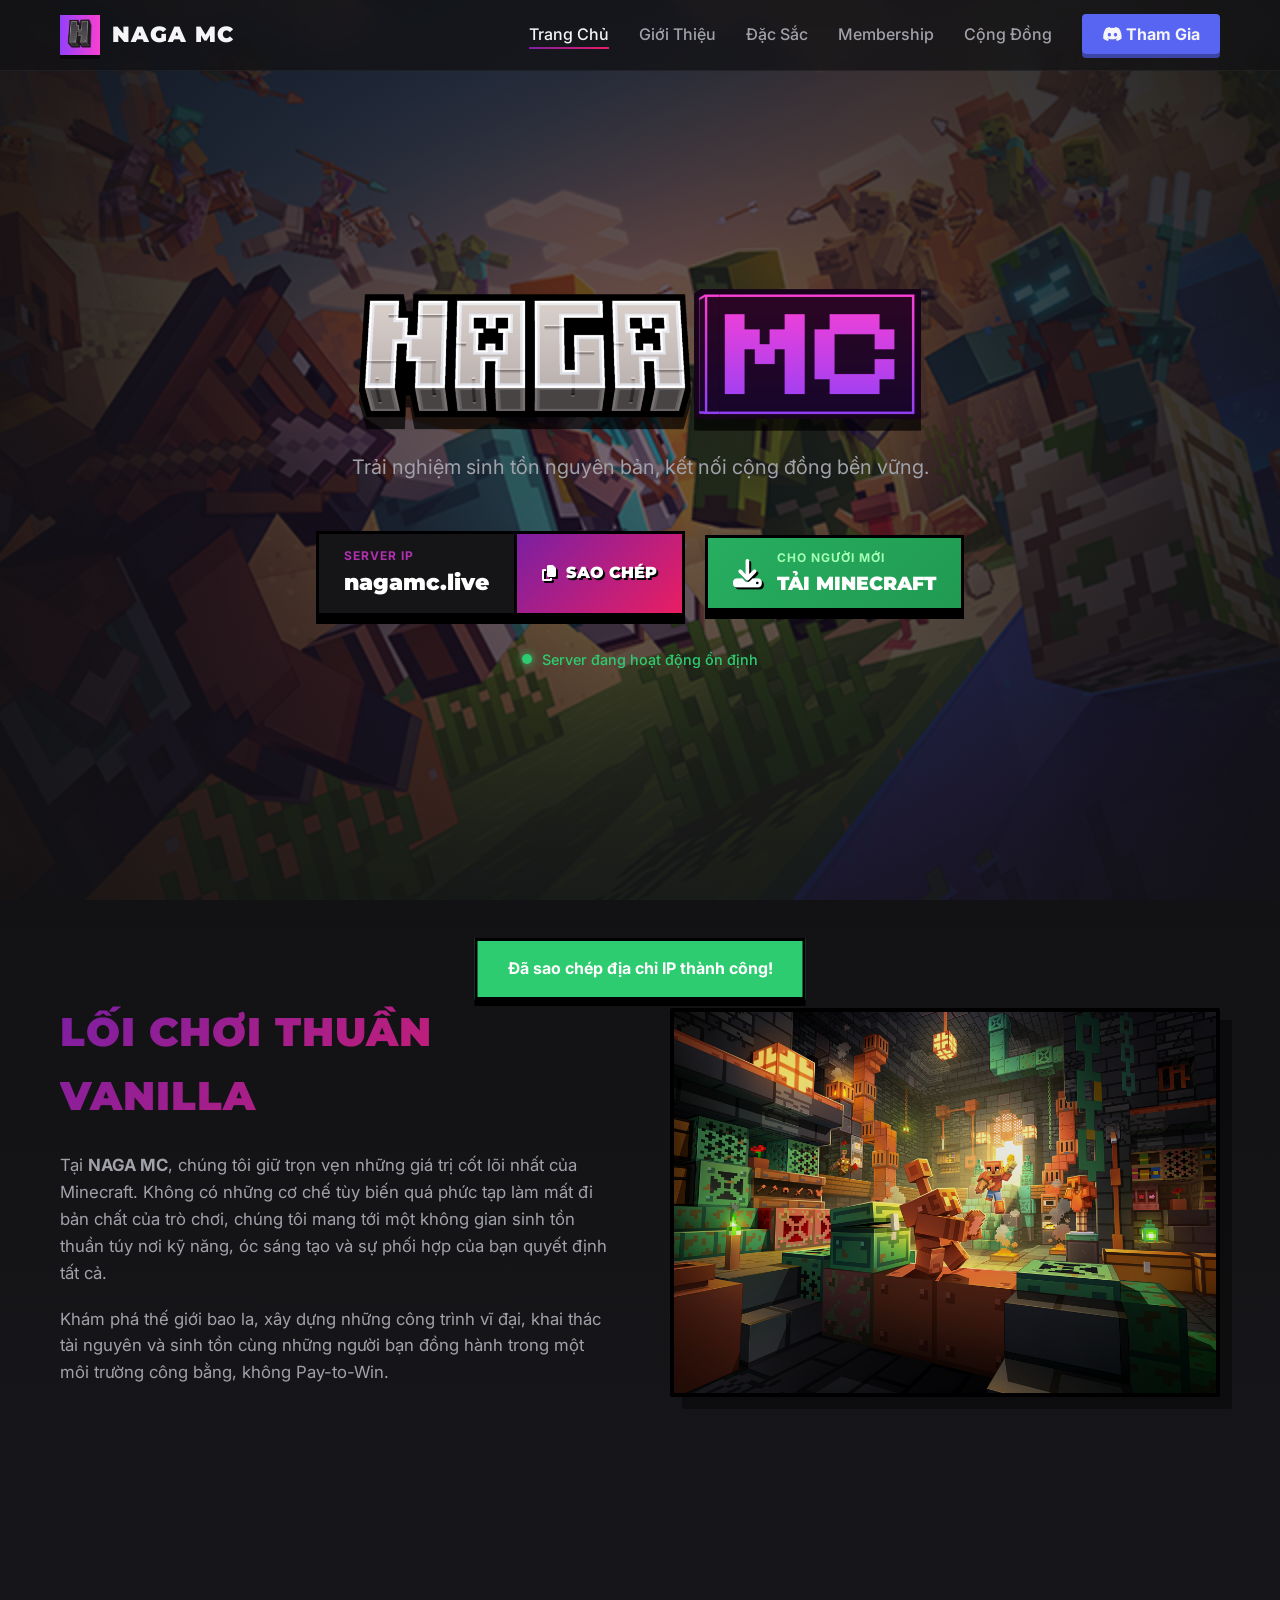
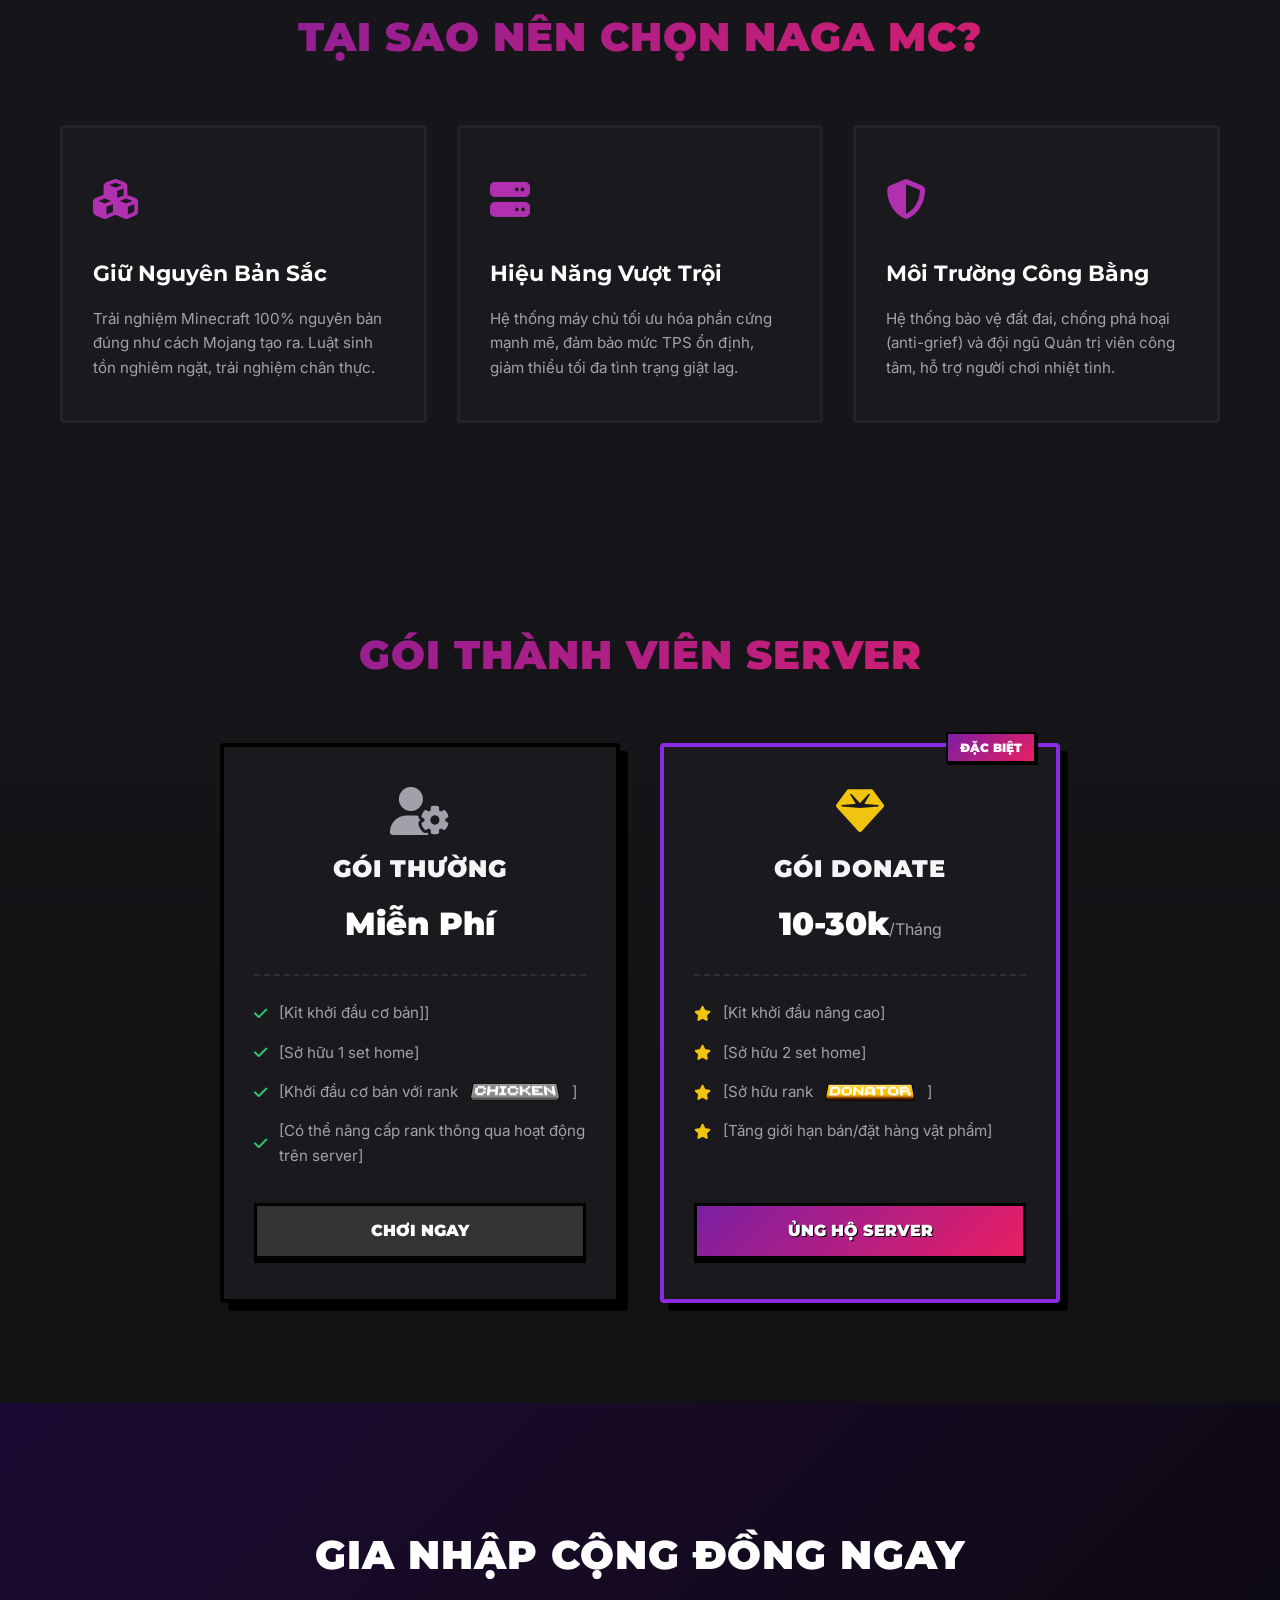
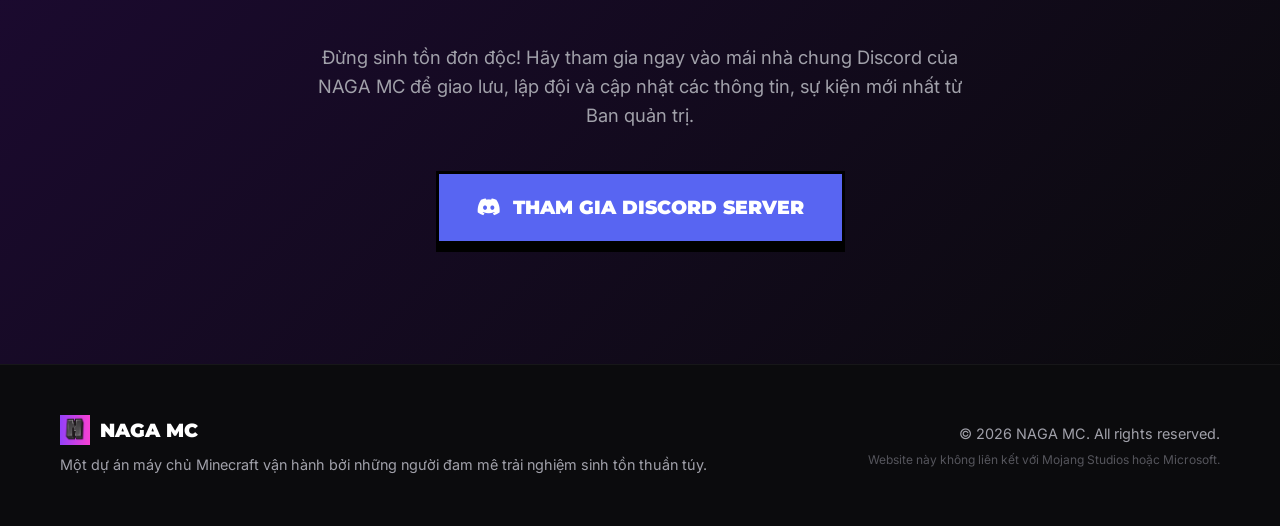
==== commit 8247c6c8: "Da Cap Nhat: Di chuyen cac hinh anh tu thu muc pics sang thu muc css/pics de to chuc du an tot hon." ====
--- a/index.html
+++ b/index.html
@@ -18,7 +18,7 @@
     <nav class="navbar">
         <div class="nav-container">
             <a href="#" class="nav-logo">
-                <img src="pics/NBLRB.png" alt="NAGA MC Logo">
+                <img src="css/pics/NBLRB.png" alt="NAGA MC Logo">
                 <span>NAGA MC</span>
             </a>
             <button class="menu-toggle" id="mobile-menu-btn" aria-label="Toggle Menu">
@@ -39,7 +39,7 @@
         <div class="hero-overlay"></div>
         <div class="hero-content">
             <div class="hero-title-wrapper">
-                <img src="pics/NAGAMC-TITLE.png" alt="NAGA MC" class="hero-main-title">
+                <img src="css/pics/NAGAMC-TITLE.png" alt="NAGA MC" class="hero-main-title">
             </div>
             <p class="hero-subtitle">Trải nghiệm sinh tồn nguyên bản, kết nối cộng đồng bền vững.</p>
             
@@ -81,7 +81,7 @@
                 </div>
                 <div class="about-image">
                     <div class="mc-frame">
-                        <img src="pics/Minecraft_Fall_Drop_Campaign_Key_Art_DotNet_Downloadable_Wallpaper_2058x1440.png" alt="Minecraft Gameplay">
+                        <img src="css/pics/Minecraft_Fall_Drop_Campaign_Key_Art_DotNet_Downloadable_Wallpaper_2058x1440.png" alt="Minecraft Gameplay">
                     </div>
                 </div>
             </div>
@@ -130,7 +130,7 @@
                     <ul class="member-features">
                         <li><i class="fa-solid fa-check"></i> [Kit khởi đầu cơ bản]]</li>
                         <li><i class="fa-solid fa-check"></i> [Sở hữu 1 set home] </li>
-                        <li><i class="fa-solid fa-check"></i> [Khởi đầu cơ bản với rank<img src="pics/chicken.png" alt="Rank" class="rank-icon">]</li>
+                        <li><i class="fa-solid fa-check"></i> [Khởi đầu cơ bản với rank<img src="css/pics/chicken.png" alt="Rank" class="rank-icon">]</li>
                         <li><i class="fa-solid fa-check"></i> [Có thể nâng cấp rank thông qua hoạt động trên server]</li>
                     </ul>
                     <a href="#" class="btn-member-action">CHƠI NGAY</a>
@@ -146,7 +146,7 @@
                     <ul class="member-features">
                         <li><i class="fa-solid fa-star"></i> [Kit khởi đầu nâng cao]</li>
                         <li><i class="fa-solid fa-star"></i> [Sở hữu 2 set home]</li>
-                        <li><i class="fa-solid fa-star"></i> [Sở hữu rank <img src="pics/DONATOR.png" alt="Rank" class="rank-icon">]</li>
+                        <li><i class="fa-solid fa-star"></i> [Sở hữu rank <img src="css/pics/DONATOR.png" alt="Rank" class="rank-icon">]</li>
                         <li><i class="fa-solid fa-star"></i> [Tăng giới hạn bán/đặt hàng vật phẩm]</li>
                     </ul>
                     <a href="pay.html" class="btn-member-action donate-btn">ỦNG HỘ SERVER</a>
@@ -171,7 +171,7 @@
         <div class="container footer-content">
             <div class="footer-left">
                 <div class="footer-brand">
-                    <img src="pics/NBLRB.png" alt="NAGA MC">
+                    <img src="css/pics/NBLRB.png" alt="NAGA MC">
                     <span>NAGA MC</span>
                 </div>
                 <p>Một dự án máy chủ Minecraft vận hành bởi những người đam mê trải nghiệm sinh tồn thuần túy.</p>
